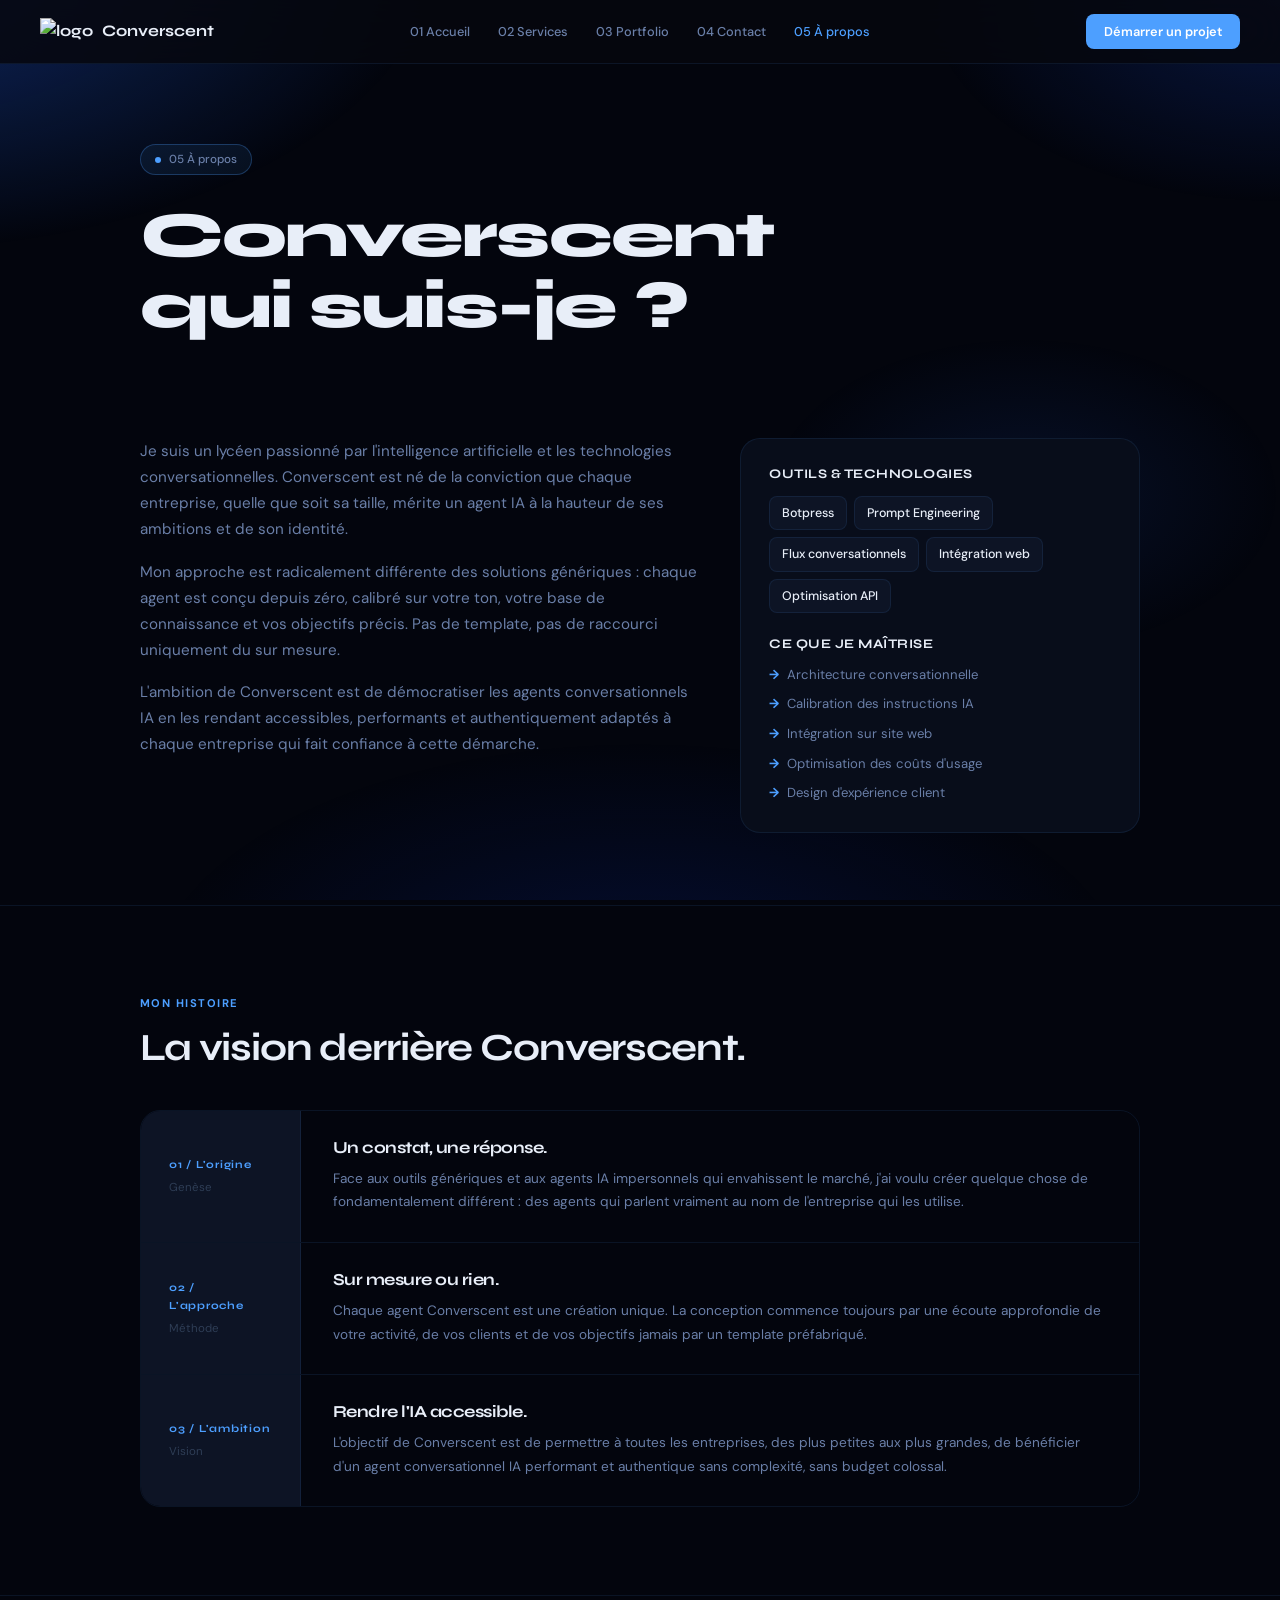
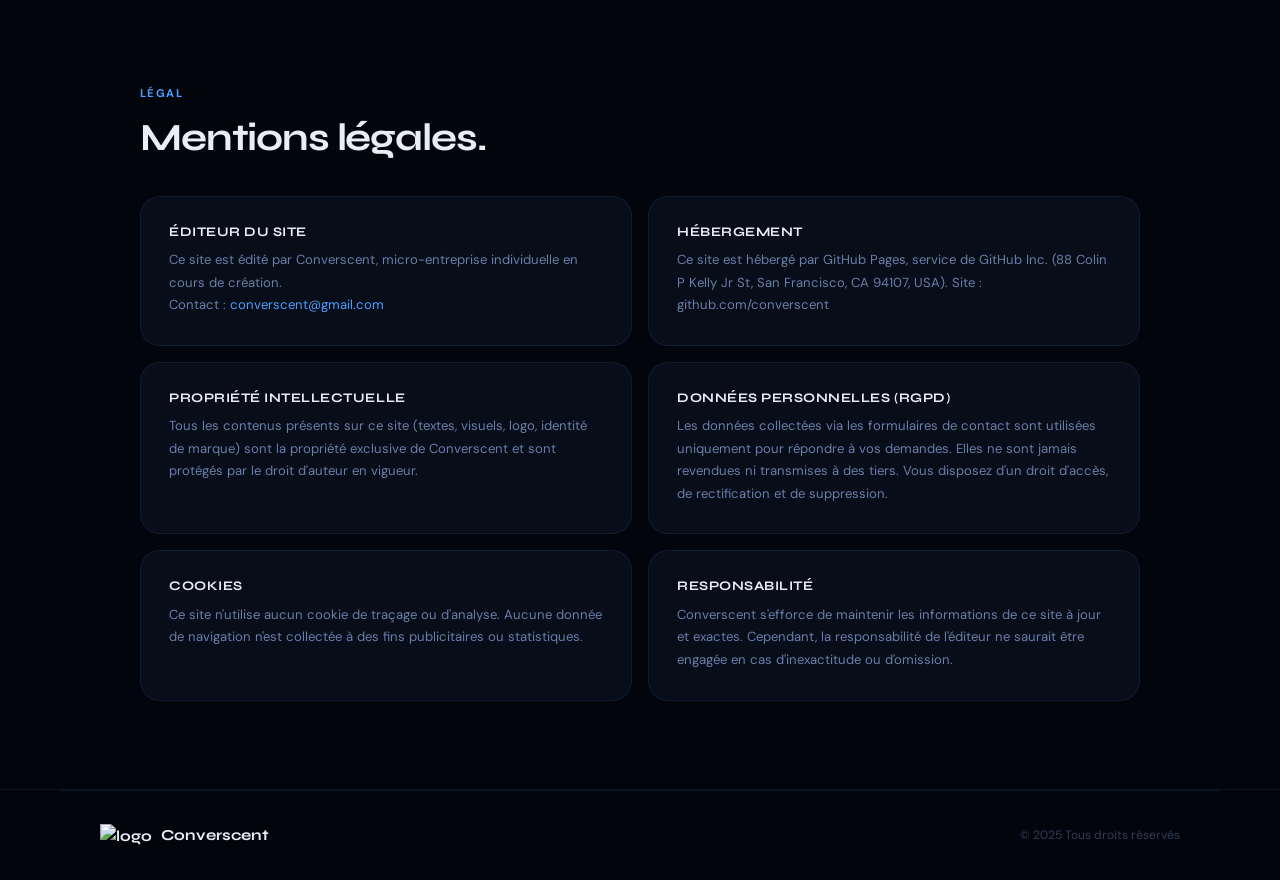
==== a-propos.html @ 2f39999a "Add files via upload" ====
<!DOCTYPE html>
<html lang="fr">
<head>
<meta charset="UTF-8"/>
<meta name="viewport" content="width=device-width,initial-scale=1"/>
<title>À propos Converscent</title>
<meta name="description" content="Qui est Converscent ? Un lycéen passionné par l'IA conversationnelle, créateur d'agents sur mesure."/>
<link rel="stylesheet" href="style.css"/>
<style>
.page-hero { padding: 80px 40px 56px; max-width: 1080px; margin: 0 auto; }

/* Intro layout */
.intro-layout { display: grid; grid-template-columns: 1.4fr 1fr; gap: 40px; align-items: start; margin-top: 40px; }
.intro-text { }
.intro-text p { margin-bottom: 16px; font-size: 0.95rem; }

/* Skills sidebar */
.skills-box { background: var(--bg2); border: 1px solid var(--border); border-radius: var(--r-lg); padding: 28px; }
.skills-box h4 { margin-bottom: 14px; }
.skill-tags { display: flex; flex-wrap: wrap; gap: 7px; margin-bottom: 24px; }
.skill-tag { background: var(--bg3); border: 1px solid var(--border); border-radius: 8px; padding: 6px 12px; font-size: 0.78rem; color: var(--text); font-weight: 500; }
.skill-list { list-style: none; display: flex; flex-direction: column; gap: 8px; }
.skill-list li { font-size: 0.82rem; color: var(--muted); display: flex; align-items: center; gap: 8px; }
.skill-list li::before { content: '→'; color: var(--accent); font-weight: 700; flex-shrink: 0; }

/* Story cards */
.story-grid { display: flex; flex-direction: column; gap: 0; margin-top: 40px; border: 1px solid var(--border); border-radius: var(--r-lg); overflow: hidden; }
.story-item { display: grid; grid-template-columns: 160px 1fr; border-bottom: 1px solid var(--border); }
.story-item:last-child { border-bottom: none; }
.story-label { background: var(--bg3); border-right: 1px solid var(--border); padding: 28px; display: flex; flex-direction: column; justify-content: center; }
.story-num { font-family: 'Syne', sans-serif; font-size: 0.68rem; font-weight: 700; color: var(--accent); letter-spacing: .07em; margin-bottom: 4px; }
.story-cat { font-size: 0.72rem; color: var(--dim); }
.story-body { padding: 28px 32px; }
.story-body h3 { margin-bottom: 10px; }
.story-body p { font-size: 0.85rem; }

/* Legal */
.legal-grid { display: grid; grid-template-columns: 1fr 1fr; gap: 16px; margin-top: 36px; }
.legal-card { background: var(--bg2); border: 1px solid var(--border); border-radius: var(--r-lg); padding: 28px; }
.legal-card h4 { margin-bottom: 10px; }
.legal-card p { font-size: 0.82rem; }

@media(max-width:768px){
  .page-hero{padding:60px 20px 40px;}
  .intro-layout{grid-template-columns:1fr;}
  .story-item{grid-template-columns:1fr;flex-direction:column;}
  .story-label{border-right:none;border-bottom:1px solid var(--border);}
  .legal-grid{grid-template-columns:1fr;}
}
</style>
</head>
<body>

<nav>
  <a class="nav-logo" href="index.html">
    <img src="https://converscent.github.io/Converscent/Logo_Converscent.png" alt="logo"/>
    Converscent
  </a>
  <ul class="nav-links">
    <li><a href="index.html"    data-p="index.html">01 Accueil</a></li>
    <li><a href="services.html" data-p="services.html">02 Services</a></li>
    <li><a href="portfolio.html" data-p="portfolio.html">03 Portfolio</a></li>
    <li><a href="contact.html"  data-p="contact.html">04 Contact</a></li>
    <li><a href="a-propos.html" data-p="a-propos.html">05 À propos</a></li>
  </ul>
  <div class="nav-cta-wrap"><a href="contact.html" class="btn-nav">Démarrer un projet</a></div>
  <button class="hamburger" aria-label="Menu"><span></span><span></span><span></span></button>
</nav>

<main>

<div class="page-hero">
  <div class="badge"><span class="dot"></span>05 À propos</div>
  <h1>Converscent<br>qui suis-je ?</h1>
</div>

<!-- INTRO -->
<div class="wrap">
  <div class="intro-layout">
    <div class="intro-text">
      <p>Je suis un lycéen passionné par l'intelligence artificielle et les technologies conversationnelles. Converscent est né de la conviction que chaque entreprise, quelle que soit sa taille, mérite un agent IA à la hauteur de ses ambitions et de son identité.</p>
      <p>Mon approche est radicalement différente des solutions génériques : chaque agent est conçu depuis zéro, calibré sur votre ton, votre base de connaissance et vos objectifs précis. Pas de template, pas de raccourci uniquement du sur mesure.</p>
      <p>L'ambition de Converscent est de démocratiser les agents conversationnels IA en les rendant accessibles, performants et authentiquement adaptés à chaque entreprise qui fait confiance à cette démarche.</p>
    </div>
    <div class="skills-box">
      <h4 style="margin-bottom:14px;">Outils &amp; technologies</h4>
      <div class="skill-tags">
        <span class="skill-tag">Botpress</span>
        <span class="skill-tag">Prompt Engineering</span>
        <span class="skill-tag">Flux conversationnels</span>
        <span class="skill-tag">Intégration web</span>
        <span class="skill-tag">Optimisation API</span>
      </div>
      <h4 style="margin-bottom:12px;">Ce que je maîtrise</h4>
      <ul class="skill-list">
        <li>Architecture conversationnelle</li>
        <li>Calibration des instructions IA</li>
        <li>Intégration sur site web</li>
        <li>Optimisation des coûts d'usage</li>
        <li>Design d'expérience client</li>
      </ul>
    </div>
  </div>
</div>

<hr style="margin-top:72px;"/>

<!-- STORY -->
<section class="section">
  <p class="label">Mon histoire</p>
  <h2>La vision derrière Converscent.</h2>
  <div class="story-grid">
    <div class="story-item">
      <div class="story-label">
        <div class="story-num">01 / L'origine</div>
        <div class="story-cat">Genèse</div>
      </div>
      <div class="story-body">
        <h3>Un constat, une réponse.</h3>
        <p>Face aux outils génériques et aux agents IA impersonnels qui envahissent le marché, j'ai voulu créer quelque chose de fondamentalement différent : des agents qui parlent vraiment au nom de l'entreprise qui les utilise.</p>
      </div>
    </div>
    <div class="story-item">
      <div class="story-label">
        <div class="story-num">02 / L'approche</div>
        <div class="story-cat">Méthode</div>
      </div>
      <div class="story-body">
        <h3>Sur mesure ou rien.</h3>
        <p>Chaque agent Converscent est une création unique. La conception commence toujours par une écoute approfondie de votre activité, de vos clients et de vos objectifs jamais par un template préfabriqué.</p>
      </div>
    </div>
    <div class="story-item">
      <div class="story-label">
        <div class="story-num">03 / L'ambition</div>
        <div class="story-cat">Vision</div>
      </div>
      <div class="story-body">
        <h3>Rendre l'IA accessible.</h3>
        <p>L'objectif de Converscent est de permettre à toutes les entreprises, des plus petites aux plus grandes, de bénéficier d'un agent conversationnel IA performant et authentique sans complexité, sans budget colossal.</p>
      </div>
    </div>
  </div>
</section>

<hr/>

<!-- LEGAL -->
<section class="section">
  <p class="label">Légal</p>
  <h2>Mentions légales.</h2>
  <div class="legal-grid">
    <div class="legal-card">
      <h4>Éditeur du site</h4>
      <p>Ce site est édité par Converscent, micro-entreprise individuelle en cours de création.<br/>Contact : <a href="mailto:converscent@gmail.com" style="color:var(--accent);text-decoration:none;">converscent@gmail.com</a></p>
    </div>
    <div class="legal-card">
      <h4>Hébergement</h4>
      <p>Ce site est hébergé par GitHub Pages, service de GitHub Inc. (88 Colin P Kelly Jr St, San Francisco, CA 94107, USA). Site : github.com/converscent</p>
    </div>
    <div class="legal-card">
      <h4>Propriété intellectuelle</h4>
      <p>Tous les contenus présents sur ce site (textes, visuels, logo, identité de marque) sont la propriété exclusive de Converscent et sont protégés par le droit d'auteur en vigueur.</p>
    </div>
    <div class="legal-card">
      <h4>Données personnelles (RGPD)</h4>
      <p>Les données collectées via les formulaires de contact sont utilisées uniquement pour répondre à vos demandes. Elles ne sont jamais revendues ni transmises à des tiers. Vous disposez d'un droit d'accès, de rectification et de suppression.</p>
    </div>
    <div class="legal-card">
      <h4>Cookies</h4>
      <p>Ce site n'utilise aucun cookie de traçage ou d'analyse. Aucune donnée de navigation n'est collectée à des fins publicitaires ou statistiques.</p>
    </div>
    <div class="legal-card">
      <h4>Responsabilité</h4>
      <p>Converscent s'efforce de maintenir les informations de ce site à jour et exactes. Cependant, la responsabilité de l'éditeur ne saurait être engagée en cas d'inexactitude ou d'omission.</p>
    </div>
  </div>
</section>

</main>

<hr/>
<footer class="footer">
  <a class="footer-logo" href="index.html">
    <img src="https://converscent.github.io/Converscent/Logo_Converscent.png" alt="logo"/>
    Converscent
  </a>
  <span class="footer-copy">© 2025 Tous droits réservés</span>
</footer>

<script src="nav.js"></script>
</body>
</html>
---- style.css ----
/* ============================================================
   CONVERSCENT — GLOBAL STYLES
   ============================================================ */

@import url('https://fonts.googleapis.com/css2?family=Syne:wght@400;500;600;700;800&family=DM+Sans:ital,opsz,wght@0,9..40,300;0,9..40,400;0,9..40,500;1,9..40,300&display=swap');

/* ---- Variables ---- */
:root {
  --bg:          #03050d;
  --bg2:         #080d1a;
  --bg3:         #0d1425;
  --border:      rgba(77,159,255,0.1);
  --border-h:    rgba(77,159,255,0.28);
  --text:        #e8eef8;
  --muted:       #6a7fa8;
  --dim:         #2e3d55;
  --accent:      #4d9fff;
  --accent-bg:   rgba(77,159,255,0.08);
  --accent-br:   rgba(77,159,255,0.25);
  --r:           12px;
  --r-lg:        20px;
  --ease:        0.22s cubic-bezier(.4,0,.2,1);
}

*, *::before, *::after { box-sizing: border-box; margin: 0; padding: 0; }
html { scroll-behavior: smooth; }

body {
  font-family: 'DM Sans', sans-serif;
  background: var(--bg);
  color: var(--text);
  line-height: 1.65;
  min-height: 100vh;
  -webkit-font-smoothing: antialiased;
}

/* Dégradé bleu profond — lumières ambiantes fixes */
body::before {
  content: '';
  position: fixed;
  inset: 0;
  z-index: 0;
  pointer-events: none;
  background:
    radial-gradient(ellipse 80% 60% at -10% -5%,  rgba(30, 90, 220, 0.45) 0%, transparent 55%),
    radial-gradient(ellipse 55% 45% at 100% 0%,   rgba(20, 60, 180, 0.30) 0%, transparent 50%),
    radial-gradient(ellipse 70% 50% at 50%  110%,  rgba(10, 40, 160, 0.25) 0%, transparent 55%),
    radial-gradient(ellipse 40% 35% at 80%  55%,   rgba(40, 100, 230, 0.12) 0%, transparent 50%);
}

/* Tout le contenu au-dessus du dégradé */
nav, main, .footer, footer { position: relative; z-index: 1; }

/* ---- Typography ---- */
h1, h2, h3, h4 {
  font-family: 'Syne', sans-serif;
  letter-spacing: -0.03em;
  line-height: 1.1;
}
h1 { font-size: clamp(2.2rem, 5vw, 4rem); font-weight: 800; }
h2 { font-size: clamp(1.7rem, 3vw, 2.5rem); font-weight: 700; }
h3 { font-size: 1.05rem; font-weight: 700; }
h4 { font-size: 0.82rem; font-weight: 700; letter-spacing: 0.04em; text-transform: uppercase; }
p  { color: var(--muted); line-height: 1.72; }
a  { color: inherit; }

/* ---- Navbar ---- */
nav {
  position: fixed;
  inset: 0 0 auto 0;
  z-index: 200;
  height: 64px;
  display: grid;
  grid-template-columns: 1fr auto 1fr;
  align-items: center;
  padding: 0 40px;
  background: rgba(6,8,15,0.85);
  backdrop-filter: blur(20px);
  border-bottom: 1px solid var(--border);
}

.nav-logo {
  display: flex;
  align-items: center;
  gap: 9px;
  text-decoration: none;
  color: var(--text);
  font-family: 'Syne', sans-serif;
  font-weight: 700;
  font-size: 1rem;
  justify-self: start;
}
.nav-logo img { height: 26px; }

/* Liens centrés dans la colonne du milieu */
.nav-links {
  display: flex;
  align-items: center;
  justify-content: center;
  gap: 2px;
  list-style: none;
}

.nav-links a {
  text-decoration: none;
  color: var(--muted);
  font-size: 0.8rem;
  font-weight: 500;
  padding: 6px 13px;
  border-radius: 8px;
  transition: color var(--ease), background var(--ease);
}
.nav-links a:hover  { color: var(--text); background: rgba(77,159,255,0.08); }
.nav-links a.active { color: var(--accent); }

/* Bouton CTA collé à droite */
.nav-cta-wrap {
  display: flex;
  justify-content: flex-end;
  justify-self: end;
}

.btn-nav {
  background: var(--accent) !important;
  color: #ffffff !important;
  font-weight: 600 !important;
  padding: 7px 18px !important;
  border-radius: 8px !important;
  text-decoration: none !important;
  font-size: 0.8rem !important;
  white-space: nowrap;
  transition: background var(--ease) !important;
}
.btn-nav:hover { background: #2e87f0 !important; }

.hamburger {
  display: none;
  flex-direction: column;
  gap: 5px;
  background: none;
  border: none;
  cursor: pointer;
  padding: 4px;
}
.hamburger span { display: block; width: 21px; height: 2px; background: var(--text); border-radius: 2px; transition: var(--ease); }

/* ---- Layout ---- */
main { padding-top: 64px; }
.wrap { max-width: 1080px; margin: 0 auto; padding: 0 40px; }
.section { padding: 88px 40px; max-width: 1080px; margin: 0 auto; }

/* ---- Divider ---- */
hr { border: none; border-top: 1px solid var(--border); }

/* ---- Badge ---- */
.badge {
  display: inline-flex;
  align-items: center;
  gap: 8px;
  padding: 5px 14px;
  border: 1px solid var(--border-h);
  border-radius: 100px;
  font-size: 0.73rem;
  color: var(--muted);
  font-weight: 500;
  margin-bottom: 26px;
  background: var(--accent-bg);
}
.dot {
  width: 6px; height: 6px;
  border-radius: 50%;
  background: var(--accent);
  animation: blink 2s infinite;
}
@keyframes blink { 0%,100%{opacity:1} 50%{opacity:.3} }

/* ---- Section label ---- */
.label {
  font-size: 0.7rem;
  font-weight: 700;
  letter-spacing: 0.13em;
  text-transform: uppercase;
  color: var(--accent);
  margin-bottom: 14px;
}

/* ---- Buttons ---- */
.btn {
  display: inline-flex;
  align-items: center;
  gap: 7px;
  padding: 12px 22px;
  border-radius: var(--r);
  font-family: 'DM Sans', sans-serif;
  font-size: 0.88rem;
  font-weight: 500;
  text-decoration: none;
  border: none;
  cursor: pointer;
  transition: all var(--ease);
}
.btn-primary { background: var(--accent); color: #ffffff; font-weight: 600; }
.btn-primary:hover { background: #2e87f0; transform: translateY(-1px); }
.btn-ghost  { background: transparent; color: var(--text); border: 1px solid var(--border-h); }
.btn-ghost:hover  { background: var(--accent-bg); border-color: rgba(77,159,255,.35); }

/* ---- Cards ---- */
.card {
  background: var(--bg2);
  border: 1px solid var(--border);
  border-radius: var(--r-lg);
  padding: 28px;
  transition: border-color var(--ease), transform var(--ease);
}
.card:hover { border-color: var(--border-h); transform: translateY(-2px); }

/* ---- Ticker ---- */
.ticker-wrap { overflow: hidden; border-top: 1px solid var(--border); border-bottom: 1px solid var(--border); padding: 16px 0; }
.ticker-track { display: flex; width: max-content; animation: tick 32s linear infinite; }
.ticker-track:hover { animation-play-state: paused; }
.ticker-item { white-space: nowrap; padding: 0 28px; font-size: 0.73rem; font-weight: 500; letter-spacing: 0.05em; color: var(--muted); }
.ticker-item::before { content: '//'; color: var(--accent); margin-right: 8px; }
@keyframes tick { from{transform:translateX(0)} to{transform:translateX(-50%)} }

/* ---- Pricing ---- */
.pricing-grid { display: grid; grid-template-columns: 1fr 1fr; gap: 20px; margin-top: 40px; }

.pricing-card {
  background: var(--bg2);
  border: 1px solid var(--border);
  border-radius: var(--r-lg);
  padding: 36px;
  position: relative;
}
.pricing-card.hot { border-color: var(--accent); }

.hot-badge {
  position: absolute;
  top: -12px; left: 50%;
  transform: translateX(-50%);
  background: var(--accent);
  color: #ffffff;
  font-size: 0.68rem;
  font-weight: 700;
  letter-spacing: 0.08em;
  text-transform: uppercase;
  padding: 4px 16px;
  border-radius: 100px;
  white-space: nowrap;
}

.p-icon { font-size: 1.8rem; margin-bottom: 14px; display: block; }
.p-name { font-family: 'Syne', sans-serif; font-size: 1.05rem; font-weight: 700; margin-bottom: 3px; }
.p-sub  { font-size: 0.76rem; color: var(--muted); margin-bottom: 18px; }
.p-price { font-family: 'Syne', sans-serif; font-size: 2.3rem; font-weight: 800; letter-spacing: -0.04em; margin-bottom: 4px; }
.p-price small { font-size: 1rem; color: var(--muted); font-weight: 400; }
.p-freq { font-size: 0.76rem; color: var(--muted); margin-bottom: 26px; }
.p-note { font-size: 0.71rem; color: var(--dim); margin: -12px 0 18px; }

.p-list { list-style: none; display: flex; flex-direction: column; gap: 9px; margin-bottom: 26px; }
.p-list li { font-size: 0.83rem; display: flex; align-items: center; gap: 8px; color: var(--text); }
.p-list li::before { content: '✓'; color: var(--accent); font-weight: 700; flex-shrink: 0; }
.p-list li.no { color: var(--dim); }
.p-list li.no::before { content: '✗'; color: var(--dim); }

/* ---- Method steps ---- */
.steps { border: 1px solid var(--border); border-radius: var(--r-lg); overflow: hidden; margin-top: 40px; }
.step { display: grid; grid-template-columns: 72px 1fr; border-bottom: 1px solid var(--border); }
.step:last-child { border-bottom: none; }
.step-n { background: var(--bg3); border-right: 1px solid var(--border); display: flex; align-items: center; justify-content: center; font-family: 'Syne', sans-serif; font-size: 0.7rem; font-weight: 700; color: var(--dim); letter-spacing: .04em; }
.step-body { padding: 26px 30px; }
.step-body h3 { margin-bottom: 7px; font-size: 0.95rem; }
.step-body p { font-size: 0.83rem; }

/* ---- Form ---- */
.form-wrap { background: var(--bg2); border: 1px solid var(--border); border-radius: var(--r-lg); padding: 40px; margin-top: 36px; }
.form-group { display: flex; flex-direction: column; gap: 6px; margin-bottom: 16px; }
label { font-size: 0.78rem; font-weight: 500; color: var(--muted); }
input, select, textarea {
  background: var(--bg3);
  border: 1px solid var(--border);
  border-radius: var(--r);
  color: var(--text);
  font-family: 'DM Sans', sans-serif;
  font-size: 0.88rem;
  padding: 11px 15px;
  outline: none;
  width: 100%;
  transition: border-color var(--ease);
}
input:focus, select:focus, textarea:focus { border-color: var(--accent); }
select option { background: var(--bg3); }
textarea { resize: vertical; min-height: 120px; }
.form-note { font-size: 0.75rem; color: var(--dim); margin-top: 10px; }

/* ---- Footer ---- */
.footer {
  border-top: 1px solid var(--border);
  display: flex;
  align-items: center;
  justify-content: space-between;
  flex-wrap: wrap;
  gap: 14px;
  padding: 32px 40px;
  max-width: 1160px;
  margin: 0 auto;
}
.footer-logo { display: flex; align-items: center; gap: 9px; text-decoration: none; color: var(--text); font-family: 'Syne', sans-serif; font-weight: 700; font-size: 0.95rem; }
.footer-logo img { height: 22px; }
.footer-copy { font-size: 0.76rem; color: var(--dim); }

/* ---- Responsive ---- */
@media (max-width: 768px) {
  nav {
    grid-template-columns: auto auto;
    padding: 0 20px;
  }
  .nav-links {
    display: none;
    flex-direction: column;
    position: absolute;
    top: 64px; left: 0; right: 0;
    background: rgba(6,8,15,0.97);
    border-bottom: 1px solid var(--border);
    padding: 14px 20px;
    gap: 2px;
  }
  .nav-links.open { display: flex; }
  .nav-cta-wrap { display: none; }
  .hamburger { display: flex; }
  .section { padding: 64px 20px; }
  .wrap { padding: 0 20px; }
  .pricing-grid { grid-template-columns: 1fr; }
  .footer { padding: 28px 20px; flex-direction: column; align-items: flex-start; }
}
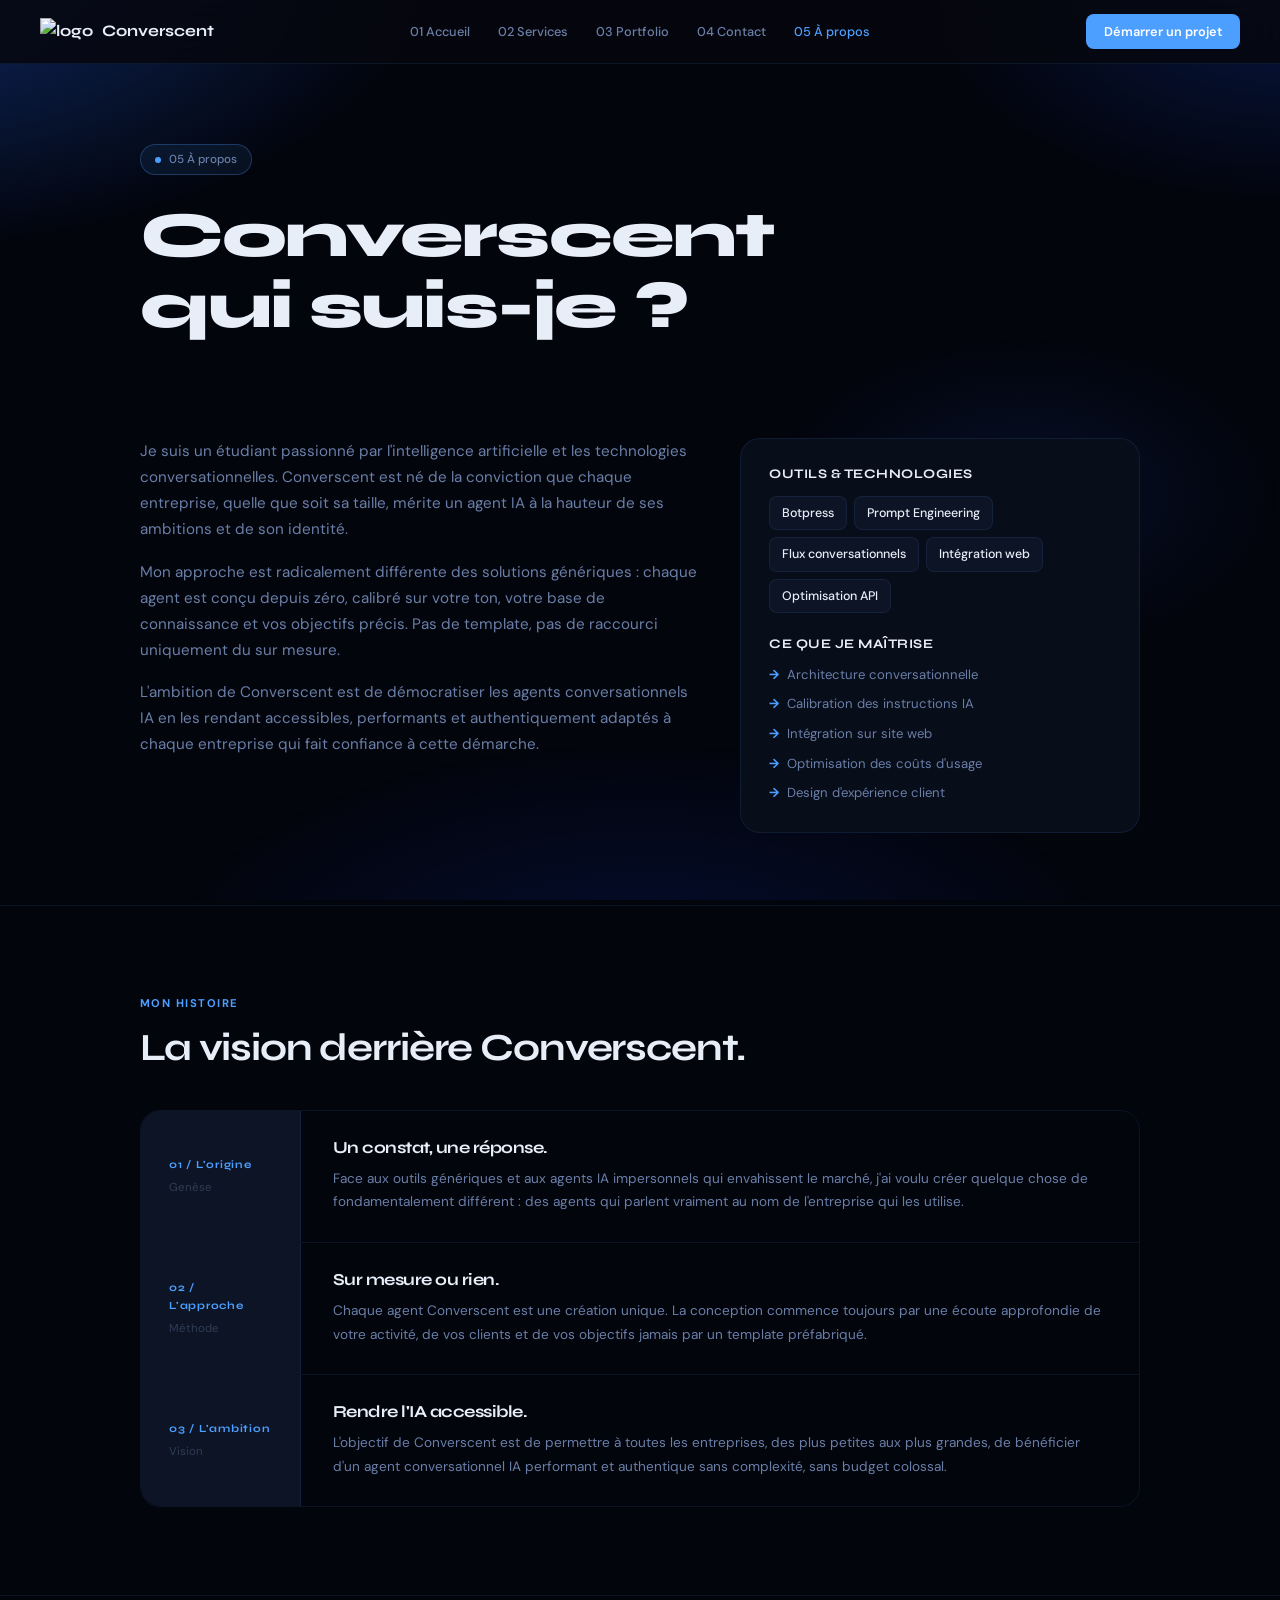
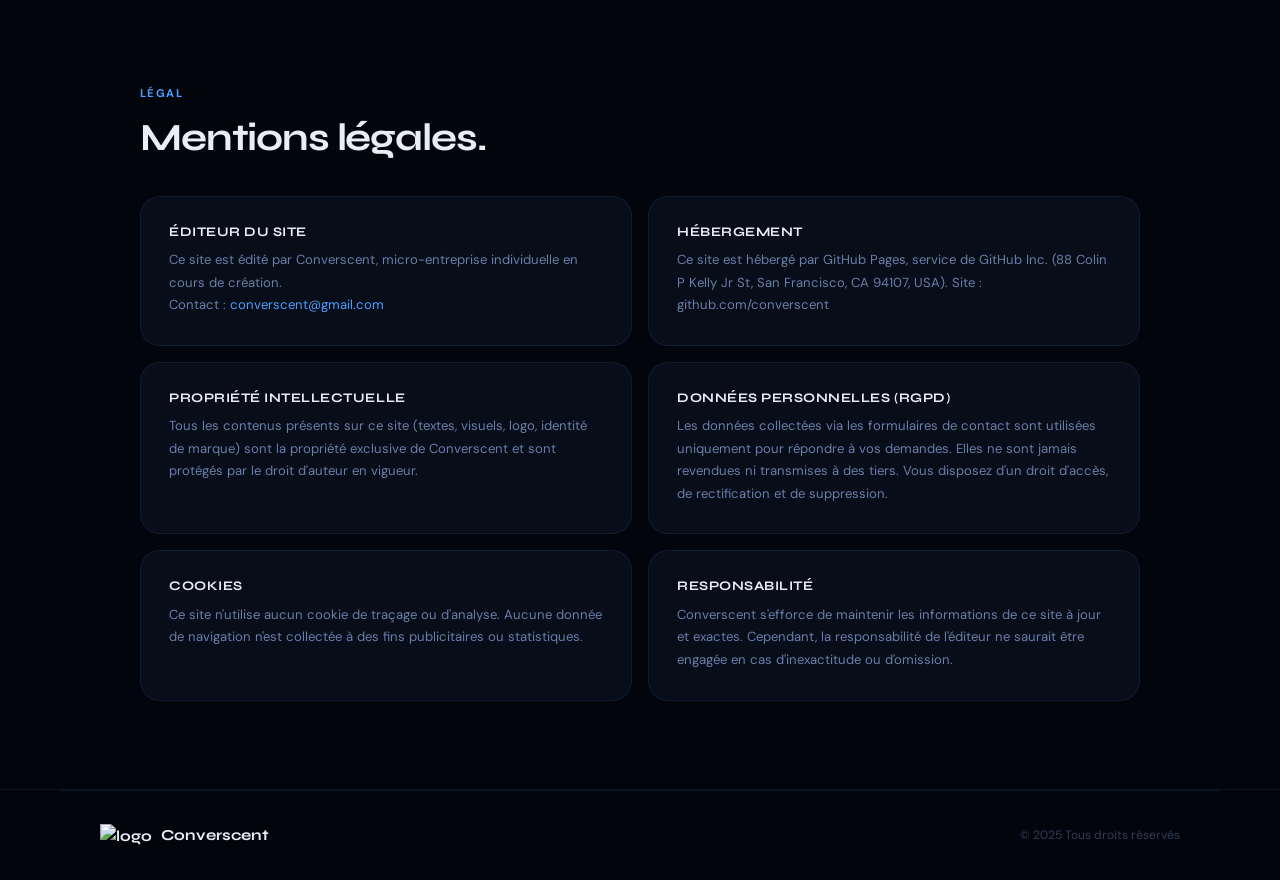
==== commit e38aa6ff: "Update a-propos.html" ====
--- a/a-propos.html
+++ b/a-propos.html
@@ -78,7 +78,7 @@
 <div class="wrap">
   <div class="intro-layout">
     <div class="intro-text">
-      <p>Je suis un lycéen passionné par l'intelligence artificielle et les technologies conversationnelles. Converscent est né de la conviction que chaque entreprise, quelle que soit sa taille, mérite un agent IA à la hauteur de ses ambitions et de son identité.</p>
+      <p>Je suis un étudiant passionné par l'intelligence artificielle et les technologies conversationnelles. Converscent est né de la conviction que chaque entreprise, quelle que soit sa taille, mérite un agent IA à la hauteur de ses ambitions et de son identité.</p>
       <p>Mon approche est radicalement différente des solutions génériques : chaque agent est conçu depuis zéro, calibré sur votre ton, votre base de connaissance et vos objectifs précis. Pas de template, pas de raccourci uniquement du sur mesure.</p>
       <p>L'ambition de Converscent est de démocratiser les agents conversationnels IA en les rendant accessibles, performants et authentiquement adaptés à chaque entreprise qui fait confiance à cette démarche.</p>
     </div>
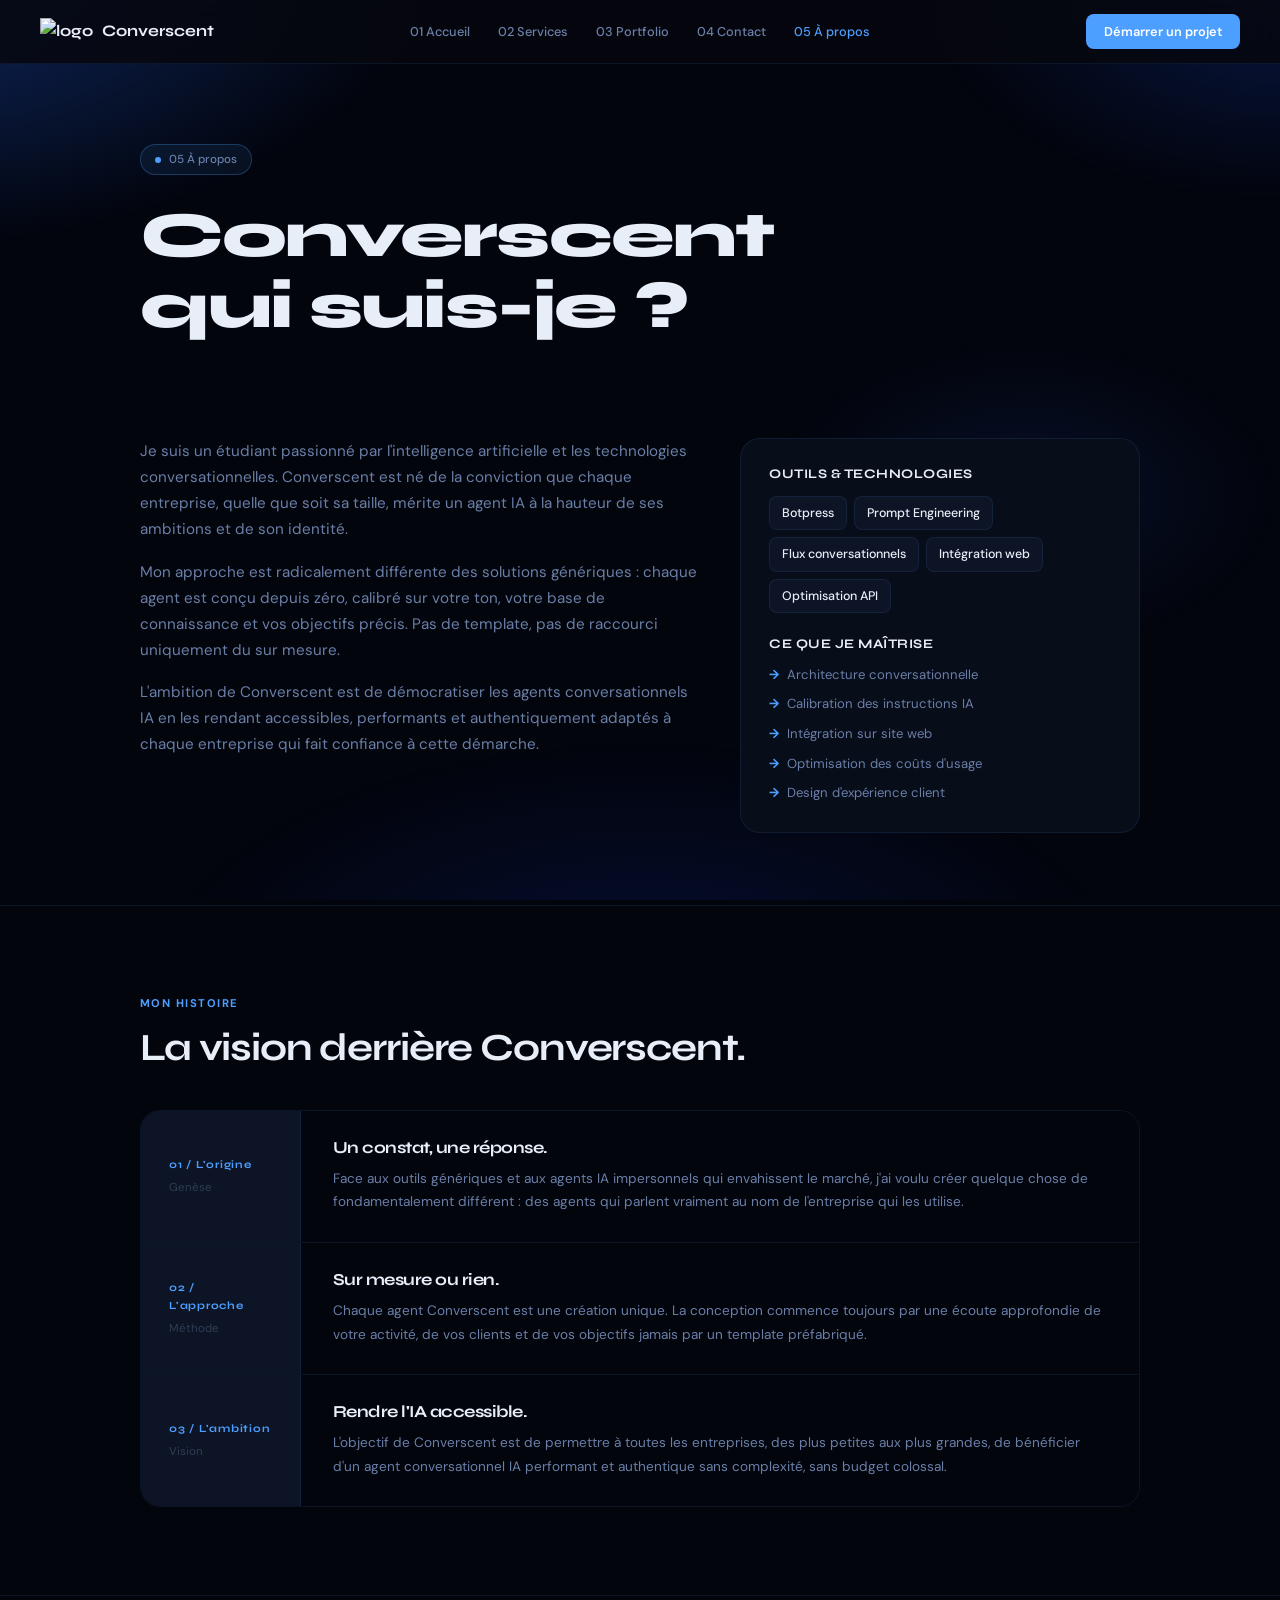
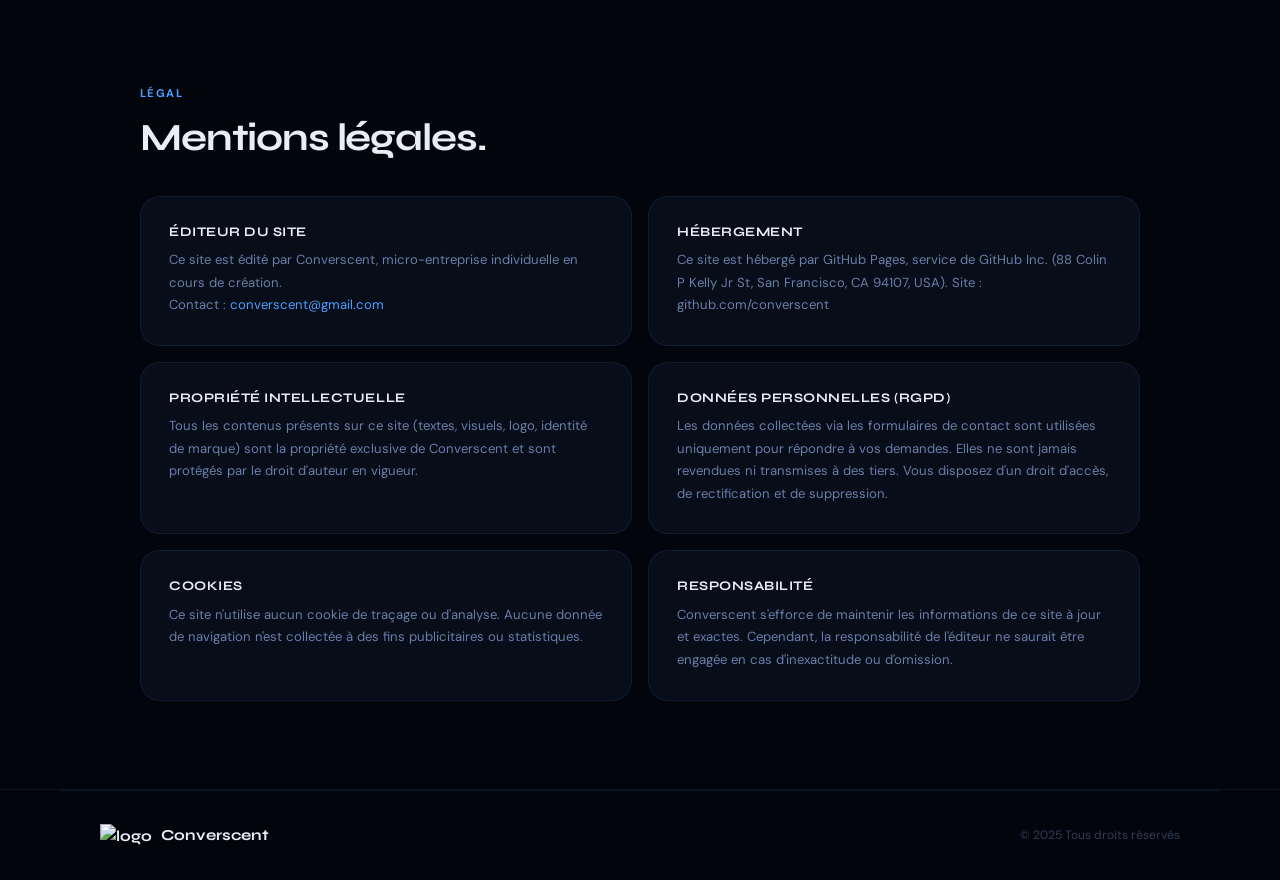
==== commit b6fc28cf: "Change footer logo source to GitHub link Updated logo image source in footer to point to GitHub." ====
--- a/a-propos.html
+++ b/a-propos.html
@@ -182,7 +182,7 @@
 <hr/>
 <footer class="footer">
   <a class="footer-logo" href="index.html">
-    <img src="https://converscent.github.io/Converscent/Logo_Converscent.png" alt="logo"/>
+    <img src="https://github.com/Converscent/Web-Converscent/blob/6f364c466d376d54b6531b64d29c343b1e0a5eef/Logo_Converscent.png" alt="logo"/>
     Converscent
   </a>
   <span class="footer-copy">© 2025 Tous droits réservés</span>
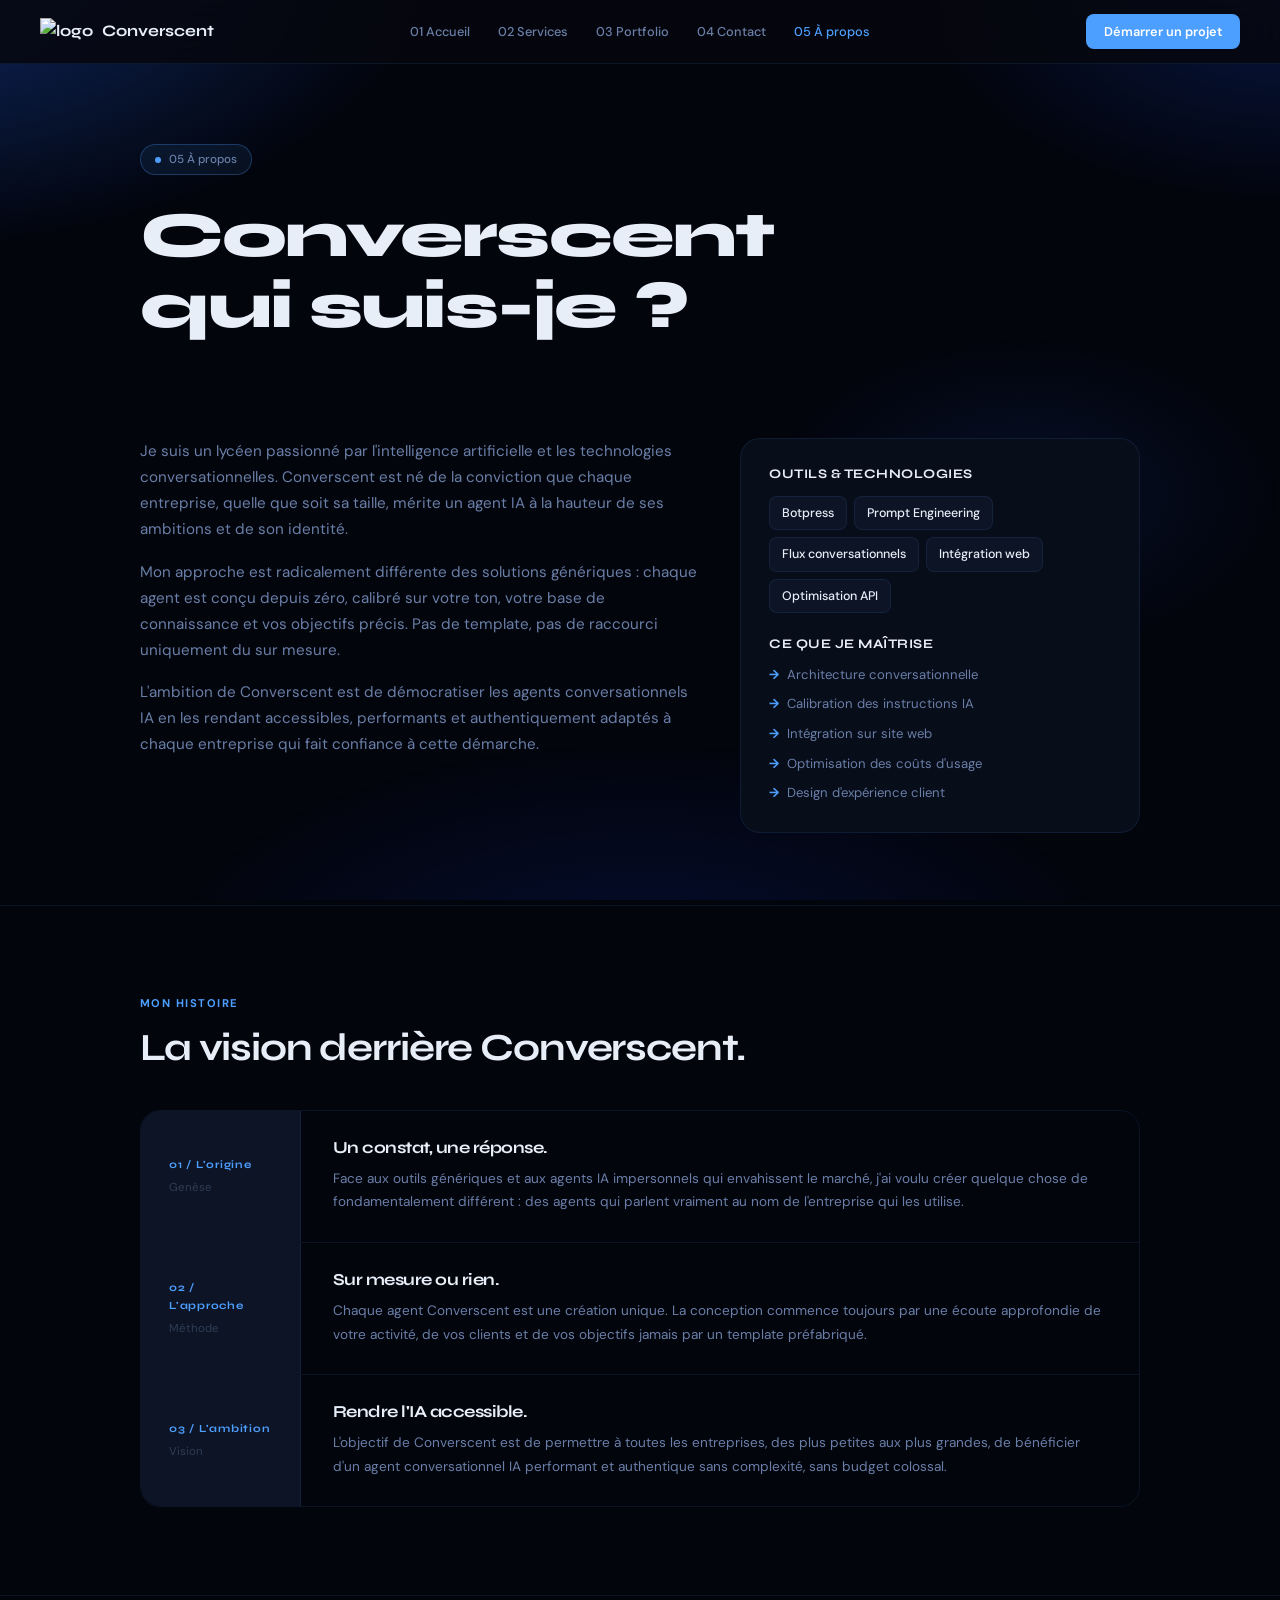
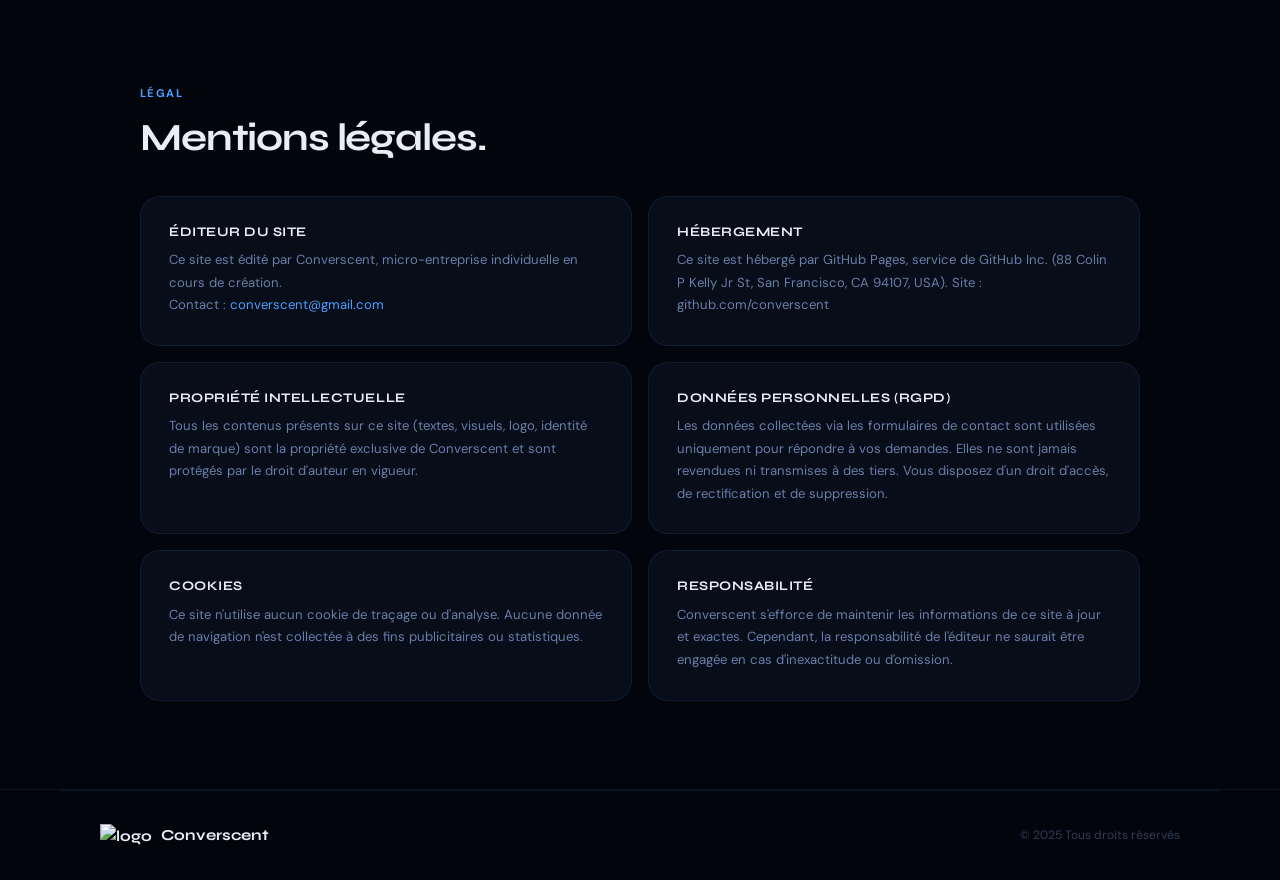
==== commit 286a7279: "Add files via upload" ====
--- a/a-propos.html
+++ b/a-propos.html
@@ -53,7 +53,7 @@
 
 <nav>
   <a class="nav-logo" href="index.html">
-    <img src="https://converscent.github.io/Converscent/Logo_Converscent.png" alt="logo"/>
+    <img src="https://raw.githubusercontent.com/Converscent/Web-Converscent/b6fc28cf5197c8061b6f993aaf96fda9af512398/Logo_Converscent.png" alt="logo"/>
     Converscent
   </a>
   <ul class="nav-links">
@@ -78,7 +78,7 @@
 <div class="wrap">
   <div class="intro-layout">
     <div class="intro-text">
-      <p>Je suis un étudiant passionné par l'intelligence artificielle et les technologies conversationnelles. Converscent est né de la conviction que chaque entreprise, quelle que soit sa taille, mérite un agent IA à la hauteur de ses ambitions et de son identité.</p>
+      <p>Je suis un lycéen passionné par l'intelligence artificielle et les technologies conversationnelles. Converscent est né de la conviction que chaque entreprise, quelle que soit sa taille, mérite un agent IA à la hauteur de ses ambitions et de son identité.</p>
       <p>Mon approche est radicalement différente des solutions génériques : chaque agent est conçu depuis zéro, calibré sur votre ton, votre base de connaissance et vos objectifs précis. Pas de template, pas de raccourci uniquement du sur mesure.</p>
       <p>L'ambition de Converscent est de démocratiser les agents conversationnels IA en les rendant accessibles, performants et authentiquement adaptés à chaque entreprise qui fait confiance à cette démarche.</p>
     </div>
@@ -182,7 +182,7 @@
 <hr/>
 <footer class="footer">
   <a class="footer-logo" href="index.html">
-    <img src="https://github.com/Converscent/Web-Converscent/blob/6f364c466d376d54b6531b64d29c343b1e0a5eef/Logo_Converscent.png" alt="logo"/>
+    <img src="https://raw.githubusercontent.com/Converscent/Web-Converscent/b6fc28cf5197c8061b6f993aaf96fda9af512398/Logo_Converscent.png" alt="logo"/>
     Converscent
   </a>
   <span class="footer-copy">© 2025 Tous droits réservés</span>
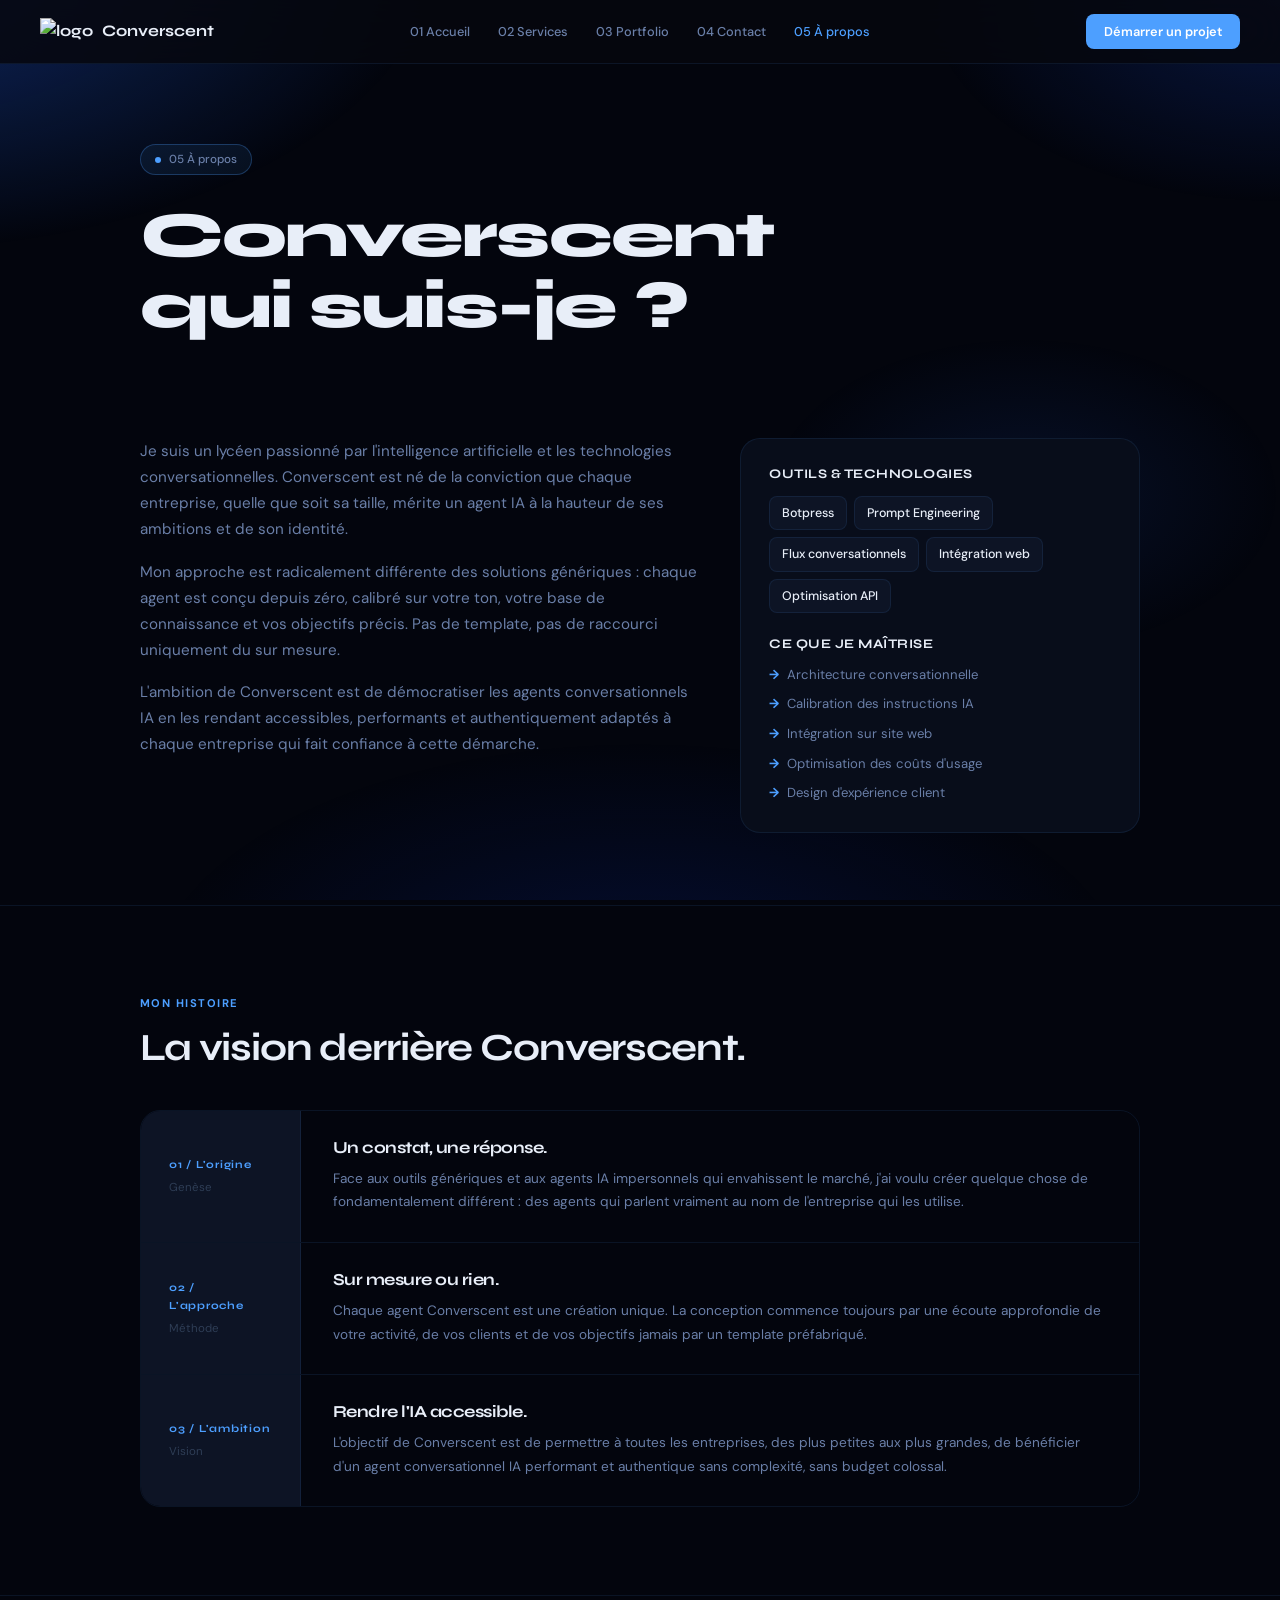
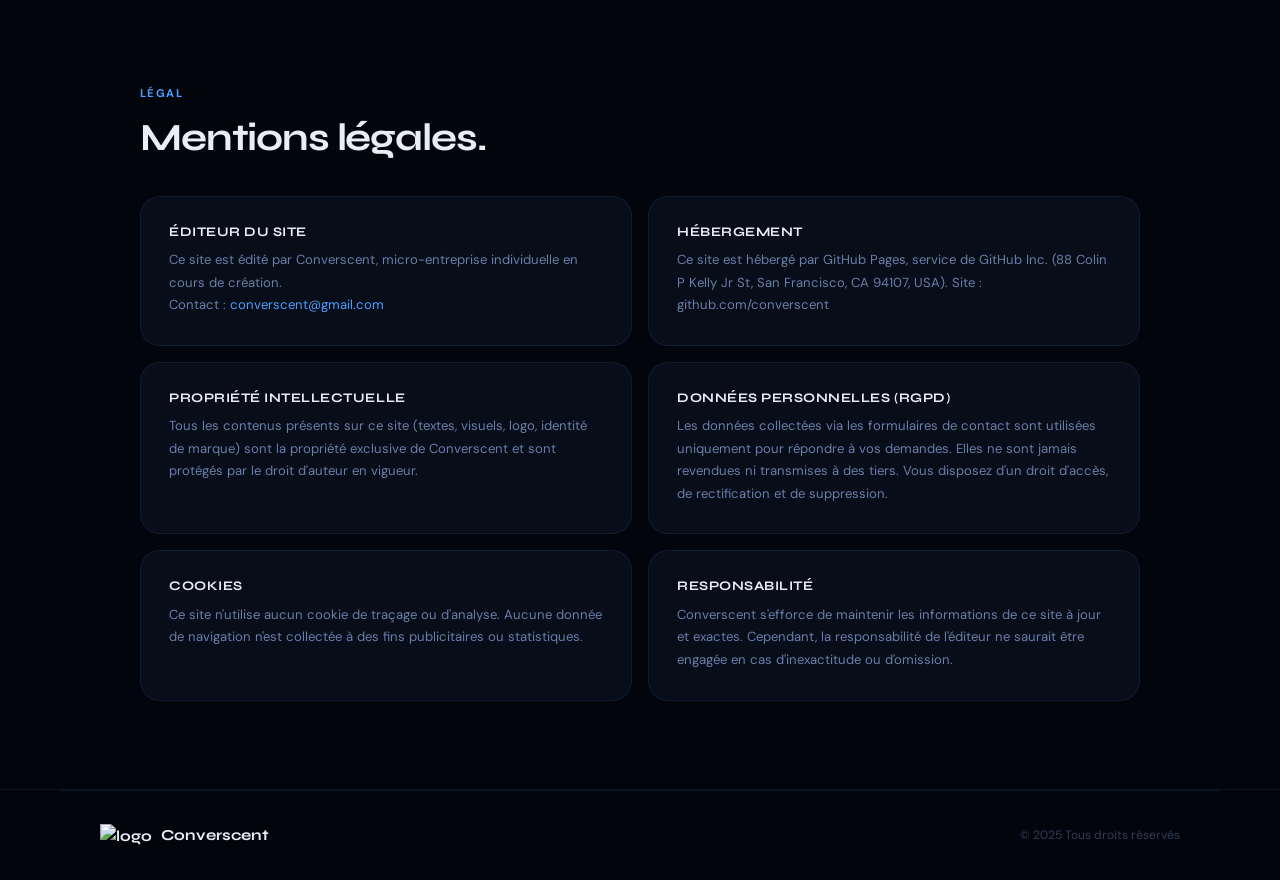
==== commit 60da9561: "Add files via upload" ====
--- a/a-propos.html
+++ b/a-propos.html
@@ -42,6 +42,7 @@
 
 @media(max-width:768px){
   .page-hero{padding:60px 20px 40px;}
+  .page-hero h1 { font-size: clamp(1.8rem, 8vw, 3rem); overflow-wrap: break-word; }
   .intro-layout{grid-template-columns:1fr;}
   .story-item{grid-template-columns:1fr;flex-direction:column;}
   .story-label{border-right:none;border-bottom:1px solid var(--border);}
--- a/style.css
+++ b/style.css
@@ -23,7 +23,7 @@
 }
 
 *, *::before, *::after { box-sizing: border-box; margin: 0; padding: 0; }
-html { scroll-behavior: smooth; }
+html { scroll-behavior: smooth; overflow-x: hidden; }
 
 body {
   font-family: 'DM Sans', sans-serif;
@@ -31,6 +31,7 @@
   color: var(--text);
   line-height: 1.65;
   min-height: 100vh;
+  overflow-x: hidden;
   -webkit-font-smoothing: antialiased;
 }
 
@@ -312,7 +313,7 @@
 /* ---- Responsive ---- */
 @media (max-width: 768px) {
   nav {
-    grid-template-columns: auto auto;
+    grid-template-columns: 1fr auto;
     padding: 0 20px;
   }
   .nav-links {
